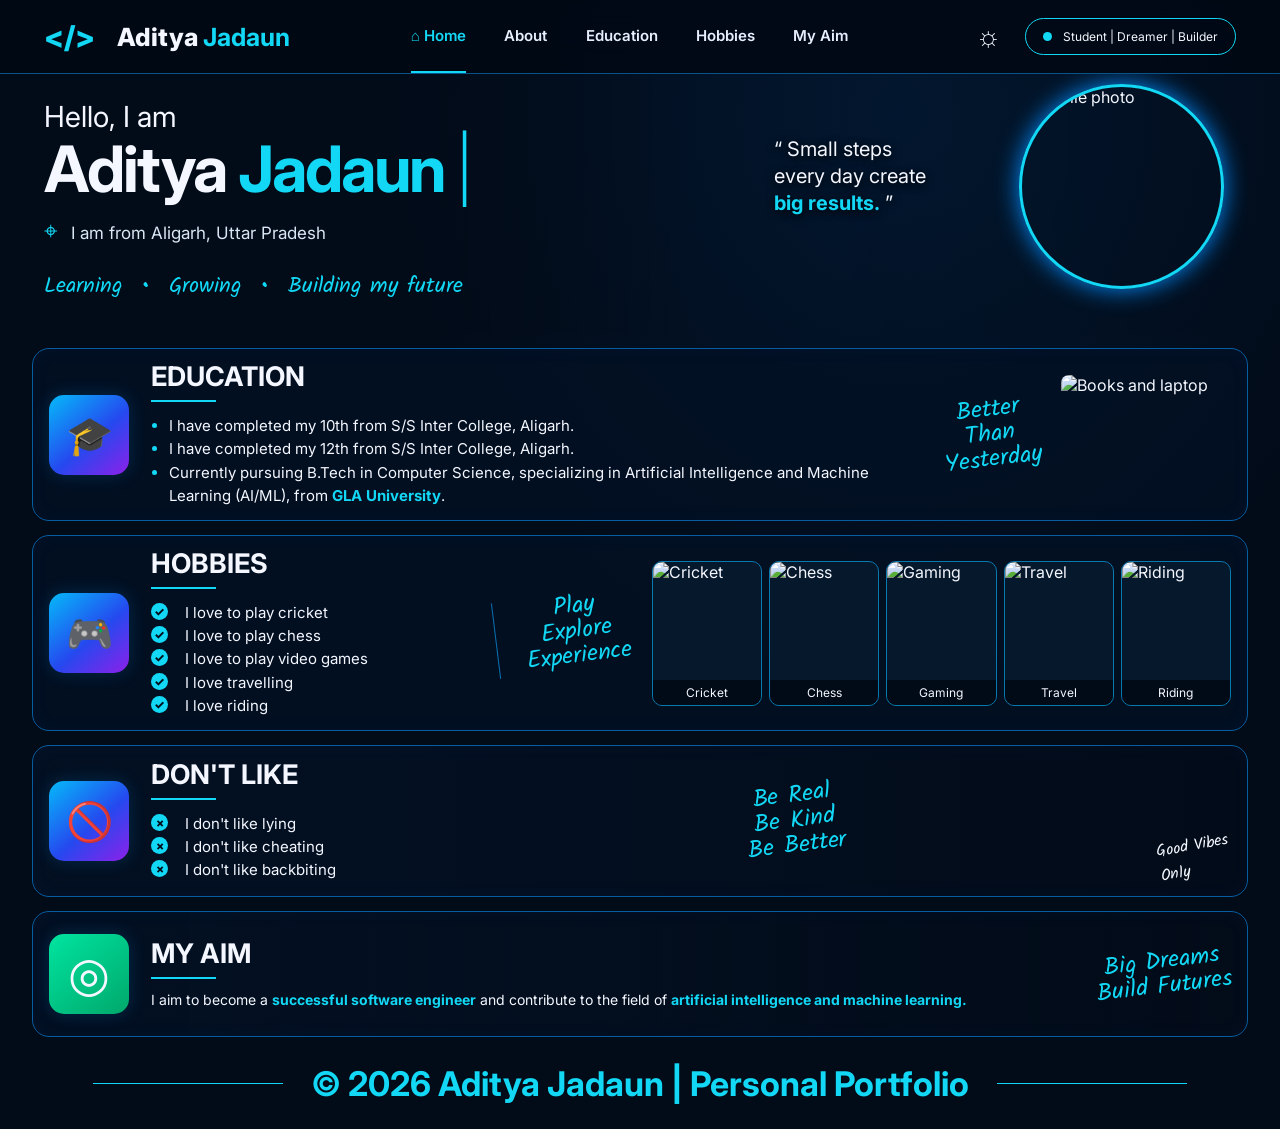
==== intro1.html @ 2bc6dd8e "Add files via upload" ====
<!DOCTYPE html>
<html lang="en">
<head>
  <meta charset="UTF-8">
  <meta name="viewport" content="width=device-width, initial-scale=1.0">
  <title>Aditya Jadaun | Portfolio</title>

  <link rel="preconnect" href="https://fonts.googleapis.com">
  <link rel="preconnect" href="https://fonts.gstatic.com" crossorigin>
  <link href="https://fonts.googleapis.com/css2?family=Inter:wght@400;500;600;700;800&family=Kalam:wght@400;700&display=swap" rel="stylesheet">

  <link rel="stylesheet" href="cs.css">
  
</head>

<body>

<header class="topbar">
  <a class="brand" href="#home">
    <span class="brand-mark">&lt;/&gt;</span>
    <span>Aditya <b>Jadaun</b></span>
  </a>

  <button class="menu-toggle" aria-label="Toggle navigation">☰</button>

  <nav class="nav-links">
    <a class="active" href="#home">⌂ Home</a>
    <a href="#about">About</a>
    <a href="#education">Education</a>
    <a href="#hobbies">Hobbies</a>
    <a href="#aim">My Aim</a>
  </nav>

  <div class="top-actions">
    <button class="theme-toggle">☼</button>
    <span class="status-pill">
      <i></i> Student | Dreamer | Builder
    </span>
  </div>
</header>
<script src="js.js" defer></script>
<main>

 
  <section class="hero" id="home">

    <div class="hero-bg"></div>

    <div class="hero-copy">
      <p class="hello">Hello, I am</p>

      <h1>
        Aditya <span>Jadaun</span>
        <em class="cursor">|</em>
      </h1>

      <p class="location">
        <span>⌖</span>
        I am from Aligarh, Uttar Pradesh
      </p>

      <p class="motto">
        Learning <b>•</b> Growing <b>•</b>
        Building my future
      </p>
    </div>

    <blockquote class="hero-quote">
      “ Small steps<br>
      every day create<br>
      <strong>big results.</strong> ”
    </blockquote>

    <img class="profile-photo"
         src="adityajadaun.jpg.png"
         alt="Profile photo">

  </section>


  
  <section class="panel education-panel reveal" id="education">

    <div class="panel-icon">🎓</div>

    <div class="panel-copy">
      <h2>Education</h2>

      <ul class="cyan-bullets">
        <li>I have completed my 10th from S/S Inter College, Aligarh.</li>

        <li>I have completed my 12th from S/S Inter College, Aligarh.</li>

        <li>
          Currently pursuing B.Tech in Computer Science,
          specializing in Artificial Intelligence and Machine Learning
          (AI/ML), from <strong>GLA University</strong>.
        </li>
      </ul>
    </div>

    <p class="hand-note education-note">
      Better<br>Than<br>Yesterday
    </p>

    <img class="education-art"
         src="bool.jpg.jpeg"
         alt="Books and laptop">

  </section>


  
  <section class="panel hobbies-panel reveal" id="hobbies">

    <div class="panel-icon">🎮</div>

    <div class="panel-copy">
      <h2>Hobbies</h2>

      <ul class="check-list">
        <li>I love to play cricket</li>
        <li>I love to play chess</li>
        <li>I love to play video games</li>
        <li>I love travelling</li>
        <li>I love riding</li>
      </ul>
    </div>

    <p class="hand-note hobbies-note">
      Play<br>Explore<br>Experience
    </p>

    <div class="hobby-gallery">

      <figure>
        <img src="cricket.jpg.jpeg" alt="Cricket">
        <figcaption>Cricket</figcaption>
      </figure>

      <figure>
        <img src="chess.jpn.jpeg" alt="Chess">
        <figcaption>Chess</figcaption>
      </figure>

      <figure>
        <img src="gameing.jpg.jpeg" alt="Gaming">
        <figcaption>Gaming</figcaption>
      </figure>

      <figure>
        <img src="traveling.jpg.jpeg" alt="Travel">
        <figcaption>Travel</figcaption>
      </figure>

      <figure>
        <img src="rideing.jpn.jpeg" alt="Riding">
        <figcaption>Riding</figcaption>
      </figure>

    </div>

  </section>


  
  <section class="panel values-panel reveal" id="about">

    <div class="panel-icon">🚫</div>

    <div class="panel-copy">
      <h2>Don't Like</h2>

      <ul class="cross-list">
        <li>I don't like lying</li>
        <li>I don't like cheating</li>
        <li>I don't like backbiting</li>
      </ul>
    </div>

    <p class="hand-note values-note">
      Be Real<br>Be Kind<br>Be Better
    </p>

    <span class="good-vibes">
      Good Vibes<br>Only
    </span>

  </section>


  
  <section class="panel aim-panel reveal" id="aim">

    <div class="panel-icon aim-icon">◎</div>

    <div class="panel-copy aim-copy">
      <h2>My Aim</h2>

      <p>
        I aim to become a
        <strong>successful software engineer</strong>
        and contribute to the field of
        <strong>artificial intelligence and machine learning.</strong>
      </p>
    </div>

    <p class="hand-note aim-note">
      Big Dreams<br>Build Futures
    </p>

  </section>

</main>

<footer>
  <span></span>
  <b>  © 2026 Aditya Jadaun | Personal Portfolio</b>
  <span></span>
</footer>

</body>
</html>
---- cs.css ----
* {
  box-sizing: border-box;
}

:root {
  --bg: #020b18;
  --panel: rgba(3, 17, 36, .78);
  --text: #f4f7ff;
  --muted: #c6d5e8;
  --cyan: #13d8f5;
  --blue: #087eff;
  --border: #075da0;
}

html {
  scroll-behavior: smooth;
  scroll-padding-top: 90px;
}

body {
  margin: 0;
  color: var(--text);
  background: var(--bg);
  font-family: Inter, Arial, sans-serif;
  overflow-x: hidden;

  background-image:
    radial-gradient(
      ellipse at 70% 10%,
      rgba(0, 91, 180, .15),
      transparent 40%
    );
}

/* NAVBAR */

.topbar {
  height: 74px;
  padding: 0 3.4%;
  display: flex;
  align-items: center;
  justify-content: space-between;
  gap: 24px;

  border-bottom: 1px solid #07538a;
  background: rgba(1, 9, 21, .94);

  position: sticky;
  top: 0;
  z-index: 20;
  backdrop-filter: blur(14px);
}

.brand {
  display: flex;
  align-items: center;
  gap: 22px;
  color: var(--text);
  text-decoration: none;
  font-size: 25px;
  font-weight: 800;
  white-space: nowrap;
}

.brand b,
.brand-mark {
  color: var(--cyan);
}

.brand-mark {
  font-size: 30px;
}

.nav-links {
  display: flex;
  align-items: center;
  gap: clamp(15px, 3vw, 46px);
  height: 100%;
}

.nav-links a {
  color: #e7efff;
  text-decoration: none;
  font-weight: 600;
  font-size: 15px;
  height: 100%;
  display: flex;
  align-items: center;
  gap: 8px;
  border-bottom: 2px solid transparent;
}

.nav-links a:hover,
.nav-links a.active {
  color: var(--cyan);
  border-color: var(--cyan);
}

.top-actions {
  display: flex;
  align-items: center;
  gap: 18px;
}

.theme-toggle,
.menu-toggle {
  border: 0;
  background: transparent;
  color: var(--text);
  cursor: pointer;
  font-size: 28px;
}

.status-pill {
  border: 1px solid var(--cyan);
  padding: 10px 17px;
  border-radius: 30px;
  font-size: 12px;
  white-space: nowrap;
}

.status-pill i {
  display: inline-block;
  width: 9px;
  height: 9px;
  background: var(--cyan);
  border-radius: 50%;
  margin-right: 8px;
}

.menu-toggle {
  display: none;
}

/* MAIN */

main {
  width: min(1440px, 100%);
  margin: auto;
  padding: 0 2.5%;
}

/* HERO */

.hero {
  min-height: 250px;
  position: relative;
  display: flex;
  align-items: center;
  padding: 25px 12px 30px;
  isolation: isolate;
  overflow: hidden;
}

.hero-bg {
  position: absolute;
  z-index: -1;
  inset: 0 0 0 31%;
  opacity: .58;

  background:
    linear-gradient(
      90deg,
      var(--bg),
      transparent 35%,
      rgba(2,11,24,.15)
    ),
    url("images/hero-mountains.jpg") center 48%/cover;
}

.hero-copy {
  z-index: 2;
}

.hello {
  font-size: 29px;
  margin: 0;
}

h1 {
  font-size: clamp(42px, 5vw, 66px);
  letter-spacing: -2px;
  margin: 0;
  line-height: 1.1;
}

h1 span,
strong {
  color: var(--cyan);
}

.cursor {
  color: var(--cyan);
  font-style: normal;
  font-weight: 300;
  animation: blink .8s infinite;
}

@keyframes blink {
  50% {
    opacity: 0;
  }
}

.location {
  font-size: 17px;
  margin: 12px 0 24px;
  color: #d9e7f5;
}

.location span {
  color: var(--cyan);
  font-size: 24px;
  margin-right: 8px;
}

.motto {
  font: 22px Kalam, cursive;
  color: var(--cyan);
  margin: 0;
}

.motto b {
  padding: 0 12px;
}

.hero-quote {
  position: absolute;
  left: 61%;
  top: 62px;
  font-size: 20px;
  line-height: 1.35;
  margin: 0;
  text-shadow: 0 2px 8px #000;
}

.profile-photo {
  position: absolute;
  right: 2%;
  top: 10px;
  width: 205px;
  height: 205px;
  object-fit: cover;
  border-radius: 50%;
  border: 3px solid var(--cyan);
  box-shadow: 0 0 24px #008cff;
}

/* PANELS */

.panel {
  border: 1px solid var(--border);
  border-radius: 17px;
  margin: 14px 0;
  padding: 13px 16px;
  min-height: 155px;

  display: flex;
  align-items: center;
  gap: 22px;

  position: relative;
  overflow: hidden;
  background: var(--panel);

  box-shadow: inset 0 0 20px rgba(0, 111, 255, .04);
}

.panel-icon {
  flex: 0 0 80px;
  width: 80px;
  height: 80px;
  border-radius: 15px;

  display: grid;
  place-items: center;
  font-size: 38px;

  background: linear-gradient(
    140deg,
    #05baf9,
    #2549ef 55%,
    #8d20e9
  );

  box-shadow: 0 0 18px rgba(0, 149, 255, .2);
}

.panel-copy {
  align-self: center;
  min-width: 280px;
  position: relative;
  z-index: 2;
}

h2 {
  font-size: 27px;
  text-transform: uppercase;
  margin: 0 0 12px;
  line-height: 1.1;
}

h2:after {
  content: "";
  display: block;
  width: 65px;
  height: 2px;
  background: var(--cyan);
  margin-top: 8px;
}

ul {
  margin: 0;
  padding-left: 18px;
  line-height: 1.55;
  font-size: 15px;
}

.cyan-bullets li::marker {
  color: var(--cyan);
}

/* HOBBIES LIST */

.check-list,
.cross-list {
  list-style: none;
  padding: 0;
}

.check-list li,
.cross-list li {
  position: relative;
  padding-left: 34px;
  line-height: 1.55;
}

.check-list li:before,
.cross-list li:before {
  position: absolute;
  left: 0;
  top: 2px;
  width: 17px;
  height: 17px;
  border-radius: 50%;

  display: grid;
  place-items: center;

  color: #00101e;
  font-size: 12px;
  font-weight: 800;
}

.check-list li:before {
  content: "✓";
  background: var(--cyan);
}

.cross-list li:before {
  content: "×";
  background: var(--cyan);
}

/* HANDWRITTEN NOTES */

.hand-note {
  color: var(--cyan);
  font: 24px/1.05 Kalam, cursive;
  transform: rotate(-7deg);
  text-align: center;
  flex-shrink: 0;
}

.education-note {
  margin-left: auto;
}

.education-art {
  width: 220px;
  height: 120px;
  object-fit: cover;
  object-position: center;
  border-radius: 8px;
  mix-blend-mode: screen;
}

/* HOBBIES */

.hobbies-panel {
  min-height: 195px;
}

.hobbies-panel .panel-copy {
  min-width: 260px;
}

.hobbies-note {
  border-left: 1px solid #0872b4;
  padding-left: 28px;
  margin-left: auto;
}

.hobby-gallery {
  display: grid;
  grid-template-columns: repeat(5, minmax(75px, 1fr));
  gap: 7px;
  width: 49%;
  min-width: 420px;
  z-index: 2;
}

.hobby-gallery figure {
  margin: 0;
  height: 145px;
  border: 1px solid #087ab0;
  border-radius: 10px;
  overflow: hidden;
  background: #06182b;
  position: relative;
}

.hobby-gallery img {
  width: 100%;
  height: 100%;
  object-fit: cover;
  display: block;
}

.hobby-gallery figcaption {
  position: absolute;
  bottom: 0;
  width: 100%;
  text-align: center;
  padding: 5px 2px;
  background: rgba(0, 8, 18, .8);
  font-size: 12px;
}

/* VALUES */

.values-panel {
  min-height: 140px;

  background:
    linear-gradient(
      90deg,
      var(--panel) 28%,
      rgba(2,12,26,.3)
    ),
    url("images/values-mountains.jpg") center 53%/cover;
}

.values-note {
  margin-left: auto;
}

.good-vibes {
  margin-left: auto;
  align-self: flex-end;
  font: 16px Kalam, cursive;
  transform: rotate(-10deg);
}

/* AIM */

.aim-panel {
  min-height: 112px;

  background:
    linear-gradient(
      90deg,
      var(--panel) 12%,
      rgba(2,12,26,.2)
    ),
    url("images/aim-mountains.jpg") center 52%/cover;
}

.aim-icon {
  background: linear-gradient(140deg, #00e4a0, #00a86b);
  font-size: 48px;
}

.aim-copy {
  flex: 1;
}

.aim-copy p {
  font-size: 14px;
  margin: 0;
}

.aim-note {
  margin-left: auto;
}

/* FOOTER */

footer {
  display: flex;
  align-items: center;
  justify-content: center;
  gap: 28px;
  padding: 12px 0 25px;
  color: var(--cyan);
  font-size: 34px;
}

footer span {
  width: 190px;
  height: 1px;
  background: var(--cyan);
}

/* SCROLL ANIMATION */

.reveal {
  opacity: 0;
  transform: translateY(18px);
  transition: opacity .7s ease, transform .7s ease;
}

.reveal.visible {
  opacity: 1;
  transform: translateY(0);
}

/* LIGHT MODE */

body.light {
  --bg: #edf6ff;
  --panel: rgba(255,255,255,.86);
  --text: #0a1b30;
  --muted: #31465d;
}

body.light .topbar {
  background: rgba(238,247,255,.94);
}

body.light .nav-links a,
body.light .theme-toggle {
  color: #0a1b30;
}

body.light .location {
  color: #19334e;
}

body.light .hero-bg {
  opacity: .35;
}

body.light .panel {
  box-shadow: 0 8px 24px rgba(0,40,90,.08);
}

/* TABLET */

@media (max-width: 1050px) {

  .topbar {
    gap: 12px;
    padding: 0 2%;
  }

  .brand {
    font-size: 20px;
    gap: 10px;
  }

  .nav-links {
    gap: 16px;
  }

  .status-pill {
    display: none;
  }

  .profile-photo {
    width: 170px;
    height: 170px;
  }

  .hero-quote {
    left: 58%;
    font-size: 17px;
  }

  .hobby-gallery {
    min-width: 350px;
  }

  .hobbies-panel .panel-copy {
    min-width: 210px;
  }

  .hobbies-note {
    display: none;
  }
}

/* MOBILE */

@media (max-width: 720px) {

  .topbar {
    height: 65px;
  }

  .brand {
    font-size: 19px;
  }

  .brand-mark {
    font-size: 24px;
  }

  .menu-toggle {
    display: block;
    margin-left: auto;
    font-size: 25px;
  }

  .top-actions {
    gap: 6px;
  }

  .nav-links {
    display: none;
    position: absolute;
    top: 64px;
    left: 0;
    right: 0;
    height: auto;
    padding: 12px 22px 18px;
    background: #031226;
    border-bottom: 1px solid var(--border);
    flex-direction: column;
    align-items: stretch;
    gap: 0;
  }

  .nav-links.open {
    display: flex;
  }

  .nav-links a {
    padding: 12px 4px;
    border-bottom: 1px solid rgba(0,160,255,.15);
  }

  main {
    padding: 0 12px;
  }

  .hero {
    min-height: 320px;
    align-items: flex-start;
    padding-top: 28px;
  }

  .hello {
    font-size: 22px;
  }

  h1 {
    font-size: 43px;
  }

  .location {
    font-size: 13px;
    margin: 10px 0;
  }

  .motto {
    font-size: 17px;
    max-width: 270px;
  }

  .motto b {
    padding: 0 4px;
  }

  .profile-photo {
    width: 112px;
    height: 112px;
    right: 8px;
    top: 16px;
  }

  .hero-bg {
    inset: 90px 0 0 0;
    opacity: .45;
  }

  .hero-quote {
    left: 12px;
    top: 205px;
    font-size: 16px;
  }

  .panel {
    padding: 14px;
    gap: 12px;
    align-items: flex-start;
    flex-wrap: wrap;
    min-height: 0;
  }

  .panel-icon {
    width: 54px;
    height: 54px;
    flex-basis: 54px;
    font-size: 27px;
    border-radius: 12px;
  }

  .panel-copy {
    min-width: 0;
    flex: 1;
  }

  h2 {
    font-size: 21px;
    margin-bottom: 8px;
  }

  ul {
    font-size: 13px;
  }

  .education-note,
  .education-art,
  .hobbies-note,
  .good-vibes,
  .aim-note {
    display: none;
  }

  .hobbies-panel .panel-copy {
    min-width: 0;
  }

  .hobby-gallery {
    width: 100%;
    min-width: 0;
    grid-template-columns: repeat(5, minmax(0,1fr));
    gap: 5px;
  }

  .hobby-gallery figure {
    height: 105px;
  }

  .hobby-gallery figcaption {
    font-size: 10px;
  }

  .values-panel {
    background-position: center;
  }

  .aim-copy {
    min-width: 0;
  }

  .aim-copy p {
    font-size: 12px;
    line-height: 1.5;
  }

  footer span {
    width: 75px;
  }
}
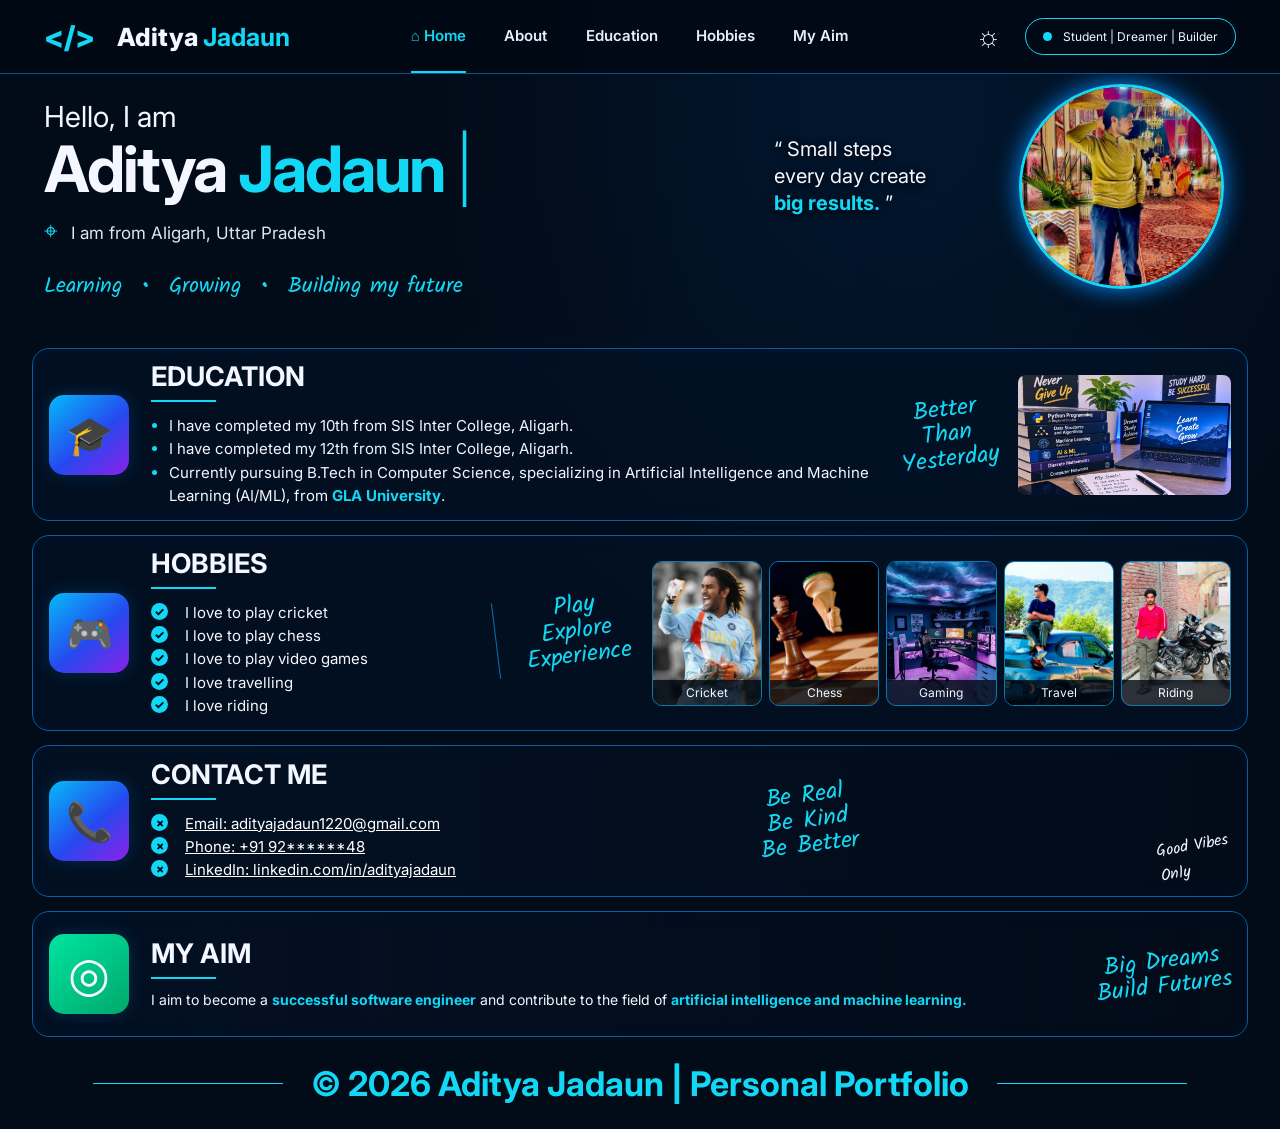
==== commit 82d38dfa: "Add files via upload" ====
--- a/intro1.html
+++ b/intro1.html
@@ -88,9 +88,9 @@
       <h2>Education</h2>
 
       <ul class="cyan-bullets">
-        <li>I have completed my 10th from S/S Inter College, Aligarh.</li>
-
-        <li>I have completed my 12th from S/S Inter College, Aligarh.</li>
+        <li>I have completed my 10th from SlS Inter College, Aligarh.</li>
+
+        <li>I have completed my 12th from SlS Inter College, Aligarh.</li>
 
         <li>
           Currently pursuing B.Tech in Computer Science,
@@ -140,7 +140,7 @@
       </figure>
 
       <figure>
-        <img src="chess.jpn.jpeg" alt="Chess">
+        <img src="chess.jpn.jpeg" alt="Chess"> 
         <figcaption>Chess</figcaption>
       </figure>
 
@@ -167,15 +167,15 @@
   
   <section class="panel values-panel reveal" id="about">
 
-    <div class="panel-icon">🚫</div>
+    <div class="panel-icon">📞</div>
 
     <div class="panel-copy">
-      <h2>Don't Like</h2>
+      <h2>Contact Me</h2>
 
       <ul class="cross-list">
-        <li>I don't like lying</li>
-        <li>I don't like cheating</li>
-        <li>I don't like backbiting</li>
+        <li><a href="mailto:adityajadaun1220@gmail.com" style="color: white;">Email: adityajadaun1220@gmail.com</a></li>
+        <li><a href="tel:+919286964248" style="color: white;">Phone: +91 92******48</a></li>
+        <li><a href="https://www.linkedin.com/in/aditya-jadaun-171333420?utm_source=share_via&utm_content=profile&utm_medium=member_android" target="_blank" style="color: white;">LinkedIn: linkedin.com/in/adityajadaun</a></li>
       </ul>
     </div>
 
@@ -210,7 +210,6 @@
       Big Dreams<br>Build Futures
     </p>
 
-  </section>
 
 </main>
 
--- a/cs.css
+++ b/cs.css
@@ -775,3 +775,19 @@
     width: 75px;
   }
 }
+/* .projects {
+  align-items: center;
+  display: flex;
+  background:
+    linear-gradient(
+      90deg,
+      var(--panel) 12%,
+      rgba(2,12,26,.2)
+    ),
+    url("images/aim-mountains.jpg") center 52%/cover;
+}
+
+.project-card {
+  background: linear-gradient(140deg, #00e4a0, #00a86b);
+  font-size: 48px;
+} */
